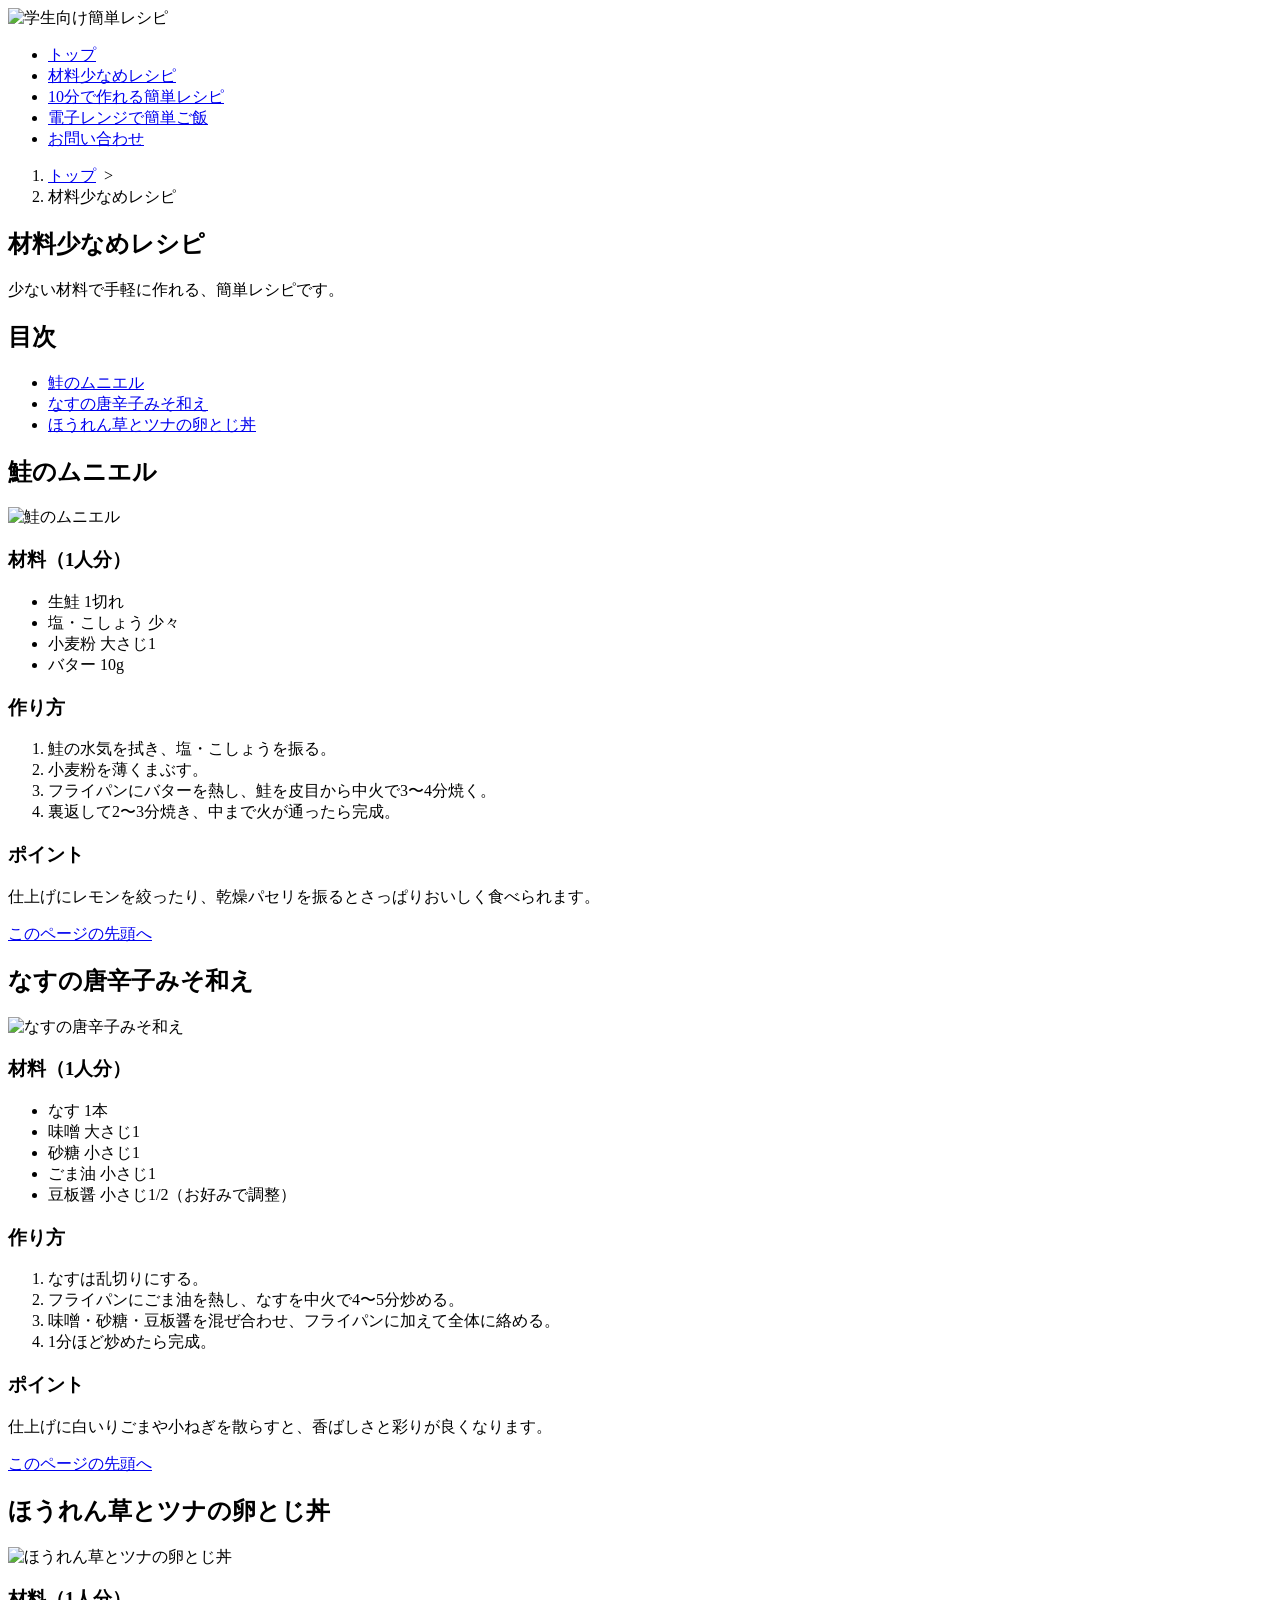
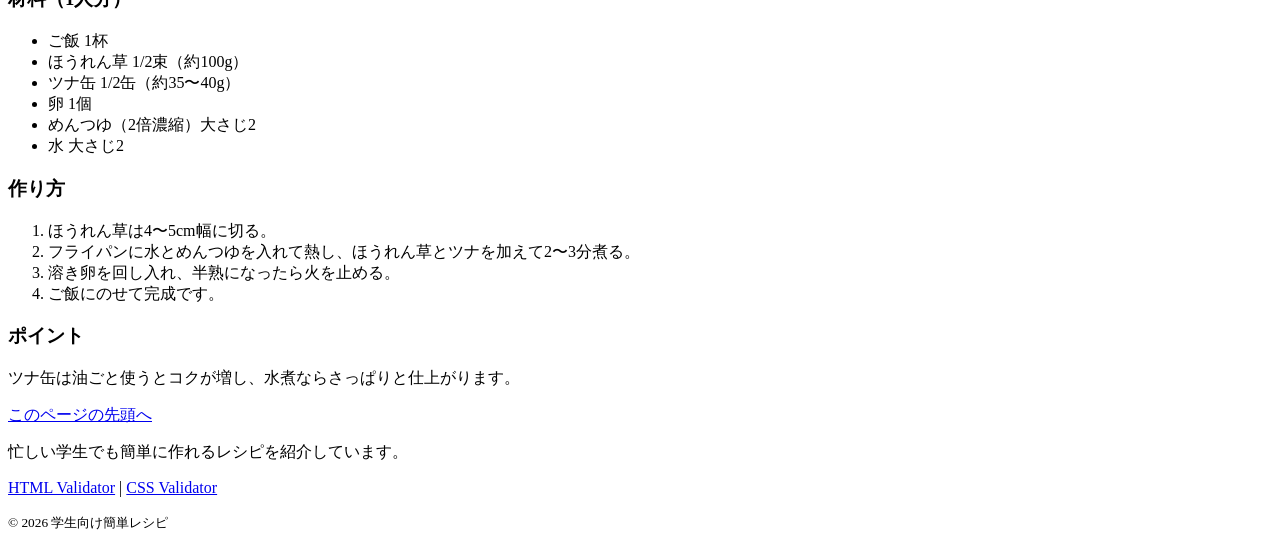
==== content1.html @ ec1c5882 "Add files via upload" ====
<!DOCTYPE html>
<html lang="ja">
<head>
    <meta charset="utf-8">
    <meta name="description" content="忙しい学生向けの簡単レシピを紹介するWebサイトです。">
    <meta name="viewport" content="width=device-width">
    <title>材料少なめレシピ</title>
    <link rel="stylesheet" href="css/mystyle.css">
</head>
<body>
<header class="topbar">
    <div class="logo" id="pagetop">
       <img src="image/logo.png"
         alt="学生向け簡単レシピ"
         width="500"
         height="250">
    </div>

   <nav>
    <ul>
        <li><a href="index.html">トップ</a></li>
        <li><a href="content1.html">材料少なめレシピ</a></li>
        <li><a href="content2.html">10分で作れる簡単レシピ</a></li>
        <li><a href="content3.html">電子レンジで簡単ご飯</a></li>
        <li><a href="contact4.html">お問い合わせ</a></li>
    </ul>
</nav>
</header>
<article class="page">
<ol class="breadcrumb">
<li><a href="index.html">トップ</a>&nbsp;&nbsp;&gt;</li>
<li>材料少なめレシピ</li>
</ol>
<h1 class="sub-h1">材料少なめレシピ</h1>
<p>少ない材料で手軽に作れる、簡単レシピです。</p>
<h2>目次</h2>
<ul class="mokuji">
<li><a href="#content1">鮭のムニエル</a></li>
<li><a href="#content2">なすの唐辛子みそ和え</a></li>
<li><a href="#content3">ほうれん草とツナの卵とじ丼</a></li>
</ul>
<section id="content1">
<h2>鮭のムニエル</h2>
<div class="recipe">
<img src="image/syake.png" width="400" height="300" alt="鮭のムニエル" class="point-img">
<div class="recipe-text">
<h3>材料（1人分）</h3>
<ul>
<li>生鮭 1切れ</li>
<li>塩・こしょう 少々</li>
<li>小麦粉 大さじ1</li>
<li>バター 10g</li>
</ul>
<h3>作り方</h3>
<ol>
<li>鮭の水気を拭き、塩・こしょうを振る。</li>
<li>小麦粉を薄くまぶす。</li>
<li>フライパンにバターを熱し、鮭を皮目から中火で3〜4分焼く。</li>
<li>裏返して2〜3分焼き、中まで火が通ったら完成。</li>
</ol>
<h3>ポイント</h3>
<p>仕上げにレモンを絞ったり、乾燥パセリを振るとさっぱりおいしく食べられます。</p>
<p class="sentou"><a href="#pagetop">このページの先頭へ</a></p>
</div>
</div>
</section>

<section id="content2">
<h2>なすの唐辛子みそ和え</h2>
<div class="recipe">
<img src="image/nasu.png" width="400" height="300" alt="なすの唐辛子みそ和え" class="point-img">
<div class="recipe-text">
<h3>材料（1人分）</h3>
<ul>
<li>なす 1本</li>
<li>味噌 大さじ1</li>
<li>砂糖 小さじ1</li>
<li>ごま油 小さじ1</li>
<li>豆板醤 小さじ1/2（お好みで調整）</li>
</ul>
<h3>作り方</h3>
<ol>
<li>なすは乱切りにする。</li>
<li>フライパンにごま油を熱し、なすを中火で4〜5分炒める。</li>
<li>味噌・砂糖・豆板醤を混ぜ合わせ、フライパンに加えて全体に絡める。</li>
<li>1分ほど炒めたら完成。</li>
</ol>
<h3>ポイント</h3>
<p>仕上げに白いりごまや小ねぎを散らすと、香ばしさと彩りが良くなります。</p>
<p class="sentou"><a href="#pagetop">このページの先頭へ</a></p>
</div>
</div>
</section>

<section id="content3">
<h2>ほうれん草とツナの卵とじ丼</h2>
<div class="recipe">
<img src="image/donn.png" width="400" height="300" alt="ほうれん草とツナの卵とじ丼" class="point-img">
<div class="recipe-text">
<h3>材料（1人分）</h3>
<ul>
<li>ご飯 1杯</li>
<li>ほうれん草 1/2束（約100g）</li>
<li>ツナ缶 1/2缶（約35〜40g）</li>
<li>卵 1個</li>
<li>めんつゆ（2倍濃縮）大さじ2</li>
<li>水 大さじ2</li>
</ul>
<h3>作り方</h3>
<ol>
<li>ほうれん草は4〜5cm幅に切る。</li>
<li>フライパンに水とめんつゆを入れて熱し、ほうれん草とツナを加えて2〜3分煮る。</li>
<li>溶き卵を回し入れ、半熟になったら火を止める。</li>
<li>ご飯にのせて完成です。</li>
</ol>
<h3>ポイント</h3>
<p>ツナ缶は油ごと使うとコクが増し、水煮ならさっぱりと仕上がります。</p>
<p class="sentou"><a href="#pagetop">このページの先頭へ</a></p>
</div>
</div>
</section>
</article>
<footer>
<p>忙しい学生でも簡単に作れるレシピを紹介しています。</p>
<p>
<a href="https://validator.w3.org/">HTML Validator</a> |
<a href="https://jigsaw.w3.org/css-validator/">CSS Validator</a>
</p>
<small>&copy; 2026 学生向け簡単レシピ</small>
</footer>
</body>
</html>
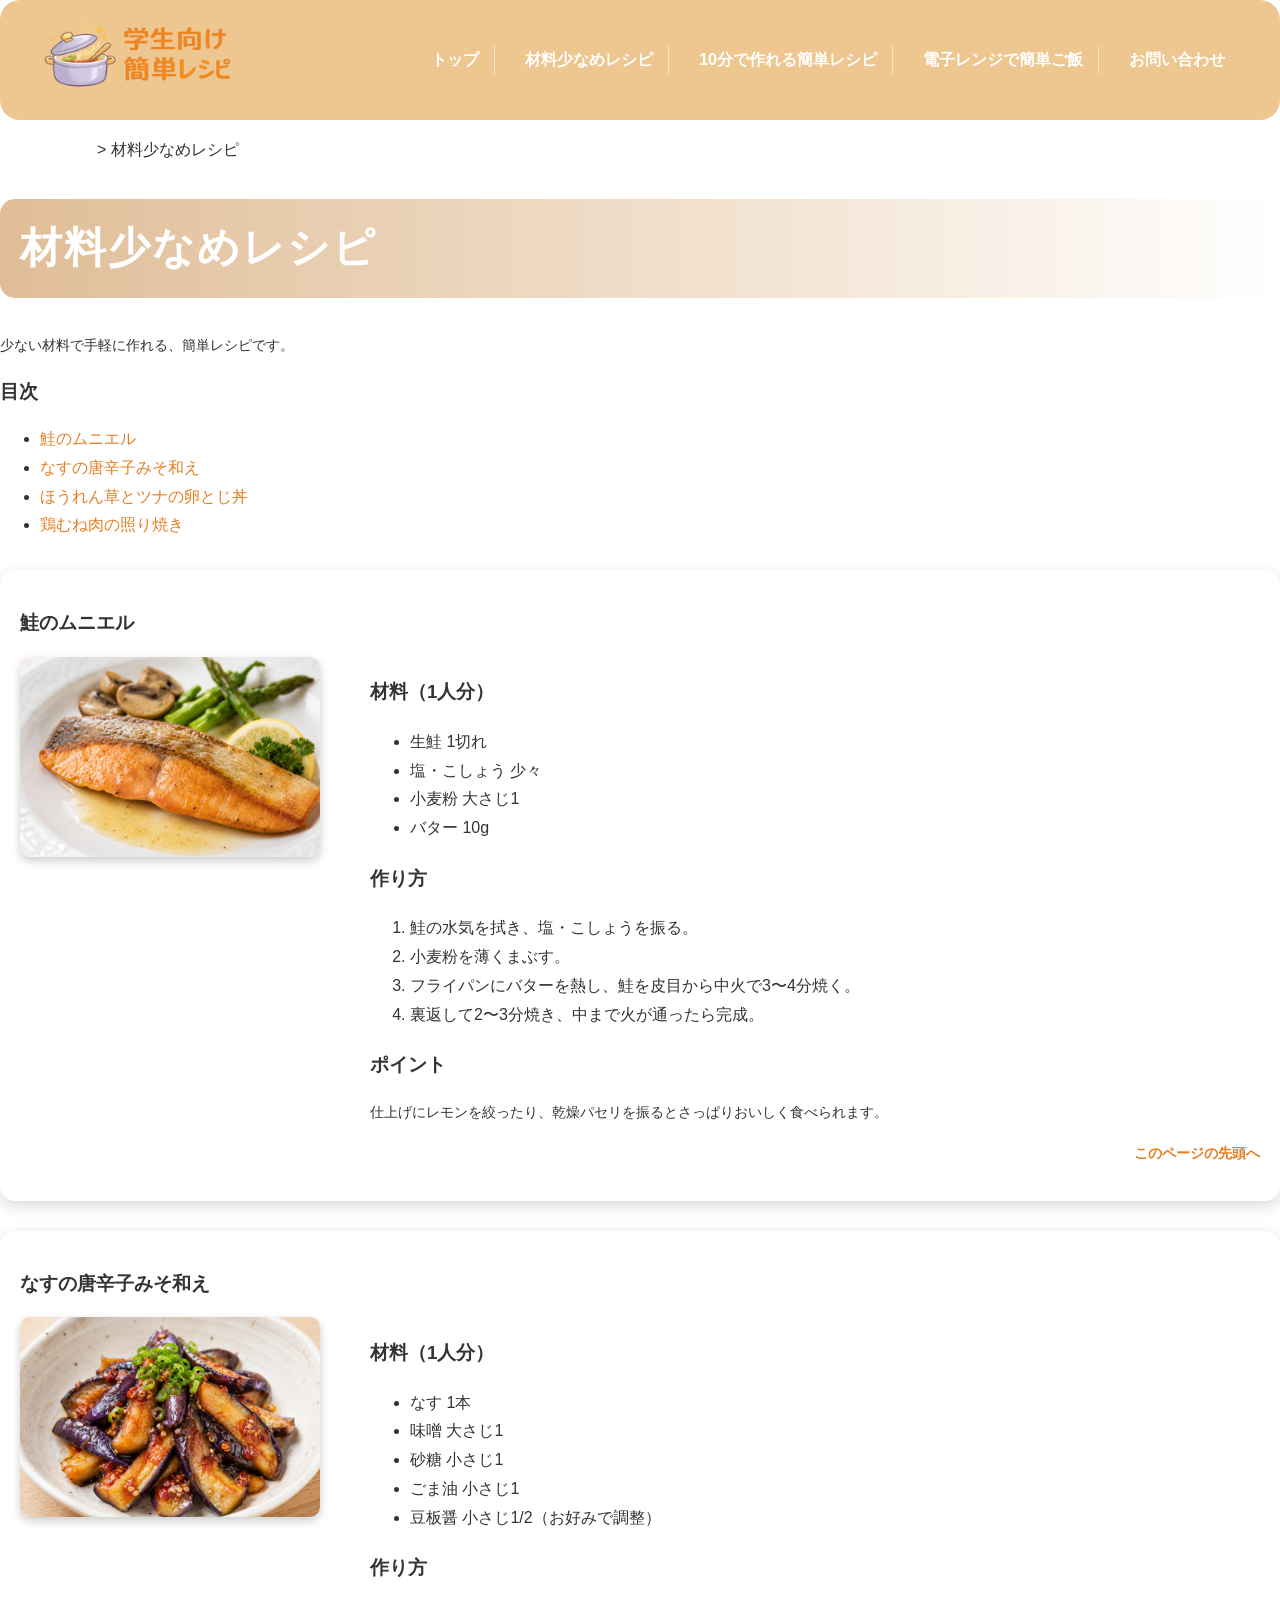
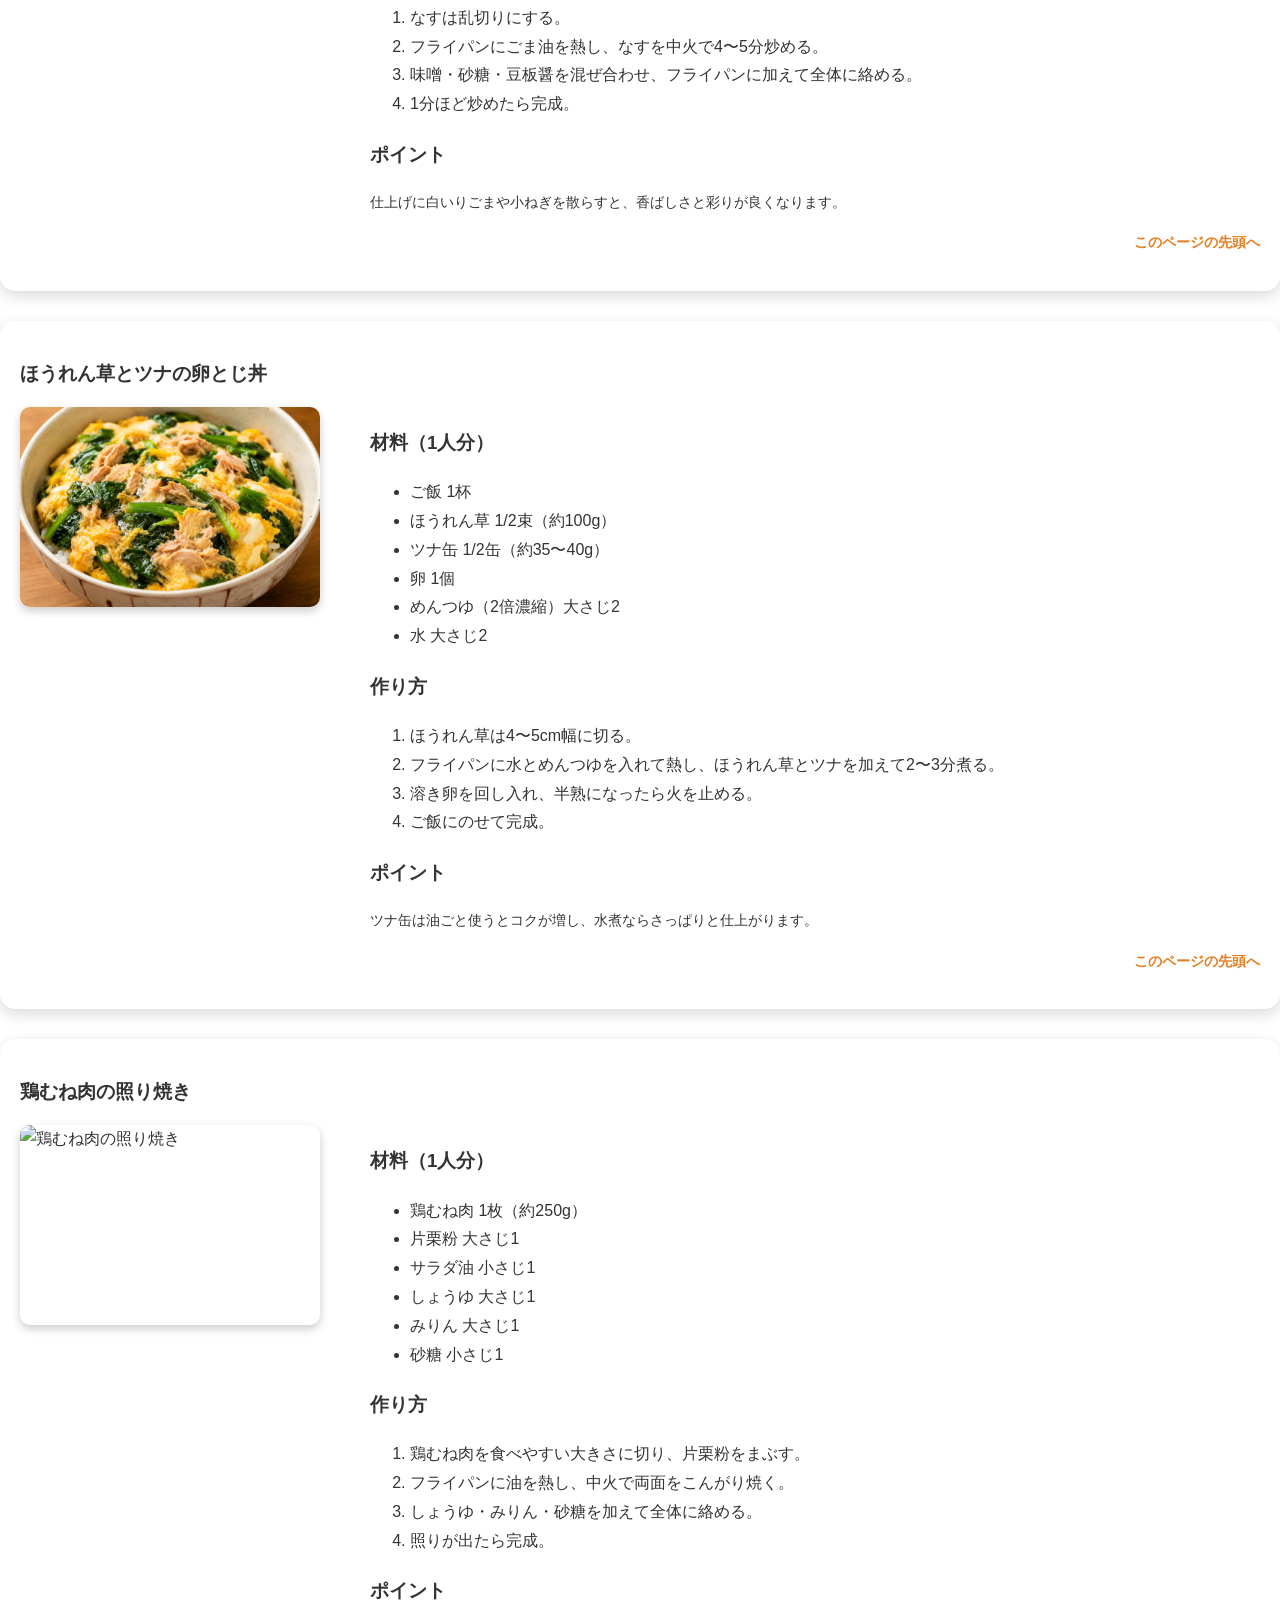
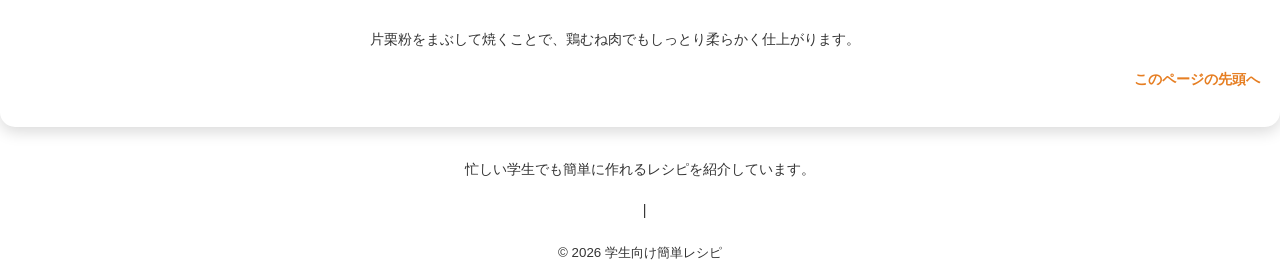
==== commit b76026a6: "Update content1.html" ====
--- a/content1.html
+++ b/content1.html
@@ -38,6 +38,7 @@
 <li><a href="#content1">鮭のムニエル</a></li>
 <li><a href="#content2">なすの唐辛子みそ和え</a></li>
 <li><a href="#content3">ほうれん草とツナの卵とじ丼</a></li>
+<li><a href="#content4">鶏むね肉の照り焼き</a></li>
 </ul>
 <section id="content1">
 <h2>鮭のムニエル</h2>
@@ -111,10 +112,37 @@
 <li>ほうれん草は4〜5cm幅に切る。</li>
 <li>フライパンに水とめんつゆを入れて熱し、ほうれん草とツナを加えて2〜3分煮る。</li>
 <li>溶き卵を回し入れ、半熟になったら火を止める。</li>
-<li>ご飯にのせて完成です。</li>
+<li>ご飯にのせて完成。</li>
 </ol>
 <h3>ポイント</h3>
 <p>ツナ缶は油ごと使うとコクが増し、水煮ならさっぱりと仕上がります。</p>
+<p class="sentou"><a href="#pagetop">このページの先頭へ</a></p>
+</div>
+</div>
+</section>
+<section id="content4">
+<h2>鶏むね肉の照り焼き</h2>
+<div class="recipe">
+<img src="image/teriyaki.png" width="400" height="300" alt="鶏むね肉の照り焼き" class="point-img">
+<div class="recipe-text">
+<h3>材料（1人分）</h3>
+<ul>
+<li>鶏むね肉 1枚（約250g）</li>
+<li>片栗粉 大さじ1</li>
+<li>サラダ油 小さじ1</li>
+<li>しょうゆ 大さじ1</li>
+<li>みりん 大さじ1</li>
+<li>砂糖 小さじ1</li>
+</ul>
+<h3>作り方</h3>
+<ol>
+<li>鶏むね肉を食べやすい大きさに切り、片栗粉をまぶす。</li>
+<li>フライパンに油を熱し、中火で両面をこんがり焼く。</li>
+<li>しょうゆ・みりん・砂糖を加えて全体に絡める。</li>
+<li>照りが出たら完成。</li>
+</ol>
+<h3>ポイント</h3>
+<p>片栗粉をまぶして焼くことで、鶏むね肉でもしっとり柔らかく仕上がります。</p>
 <p class="sentou"><a href="#pagetop">このページの先頭へ</a></p>
 </div>
 </div>
@@ -129,4 +157,4 @@
 <small>&copy; 2026 学生向け簡単レシピ</small>
 </footer>
 </body>
-</html>+</html>
--- a/css/mystyle.css
+++ b/css/mystyle.css
@@ -0,0 +1,315 @@
+@charset "utf-8";
+h1{
+    color: #fff;
+    background-color: #e0bd97;
+    border-radius: 15px;
+    padding: 10px;
+    text-align: center;
+    font-size: 260%;
+    font-weight: bold;
+    letter-spacing: 2px;
+}
+.welcome{
+    color: #fff;
+    background-color: #e0bd97;
+    font-size: 300%;
+    font-weight: bold;
+    border-radius: 15px;
+    padding: 10px;
+    text-align: center;
+}
+body{
+    margin:0;
+    background-color:#ffffff;
+    color:#333333;
+    font-family:"Yu Gothic UI","メイリオ","Hiragino Maru Gothic ProN",sans-serif;
+    line-height:1.8;
+}
+p{
+	font-size: 90%;
+}
+h2{
+	font-size: 120%;
+}
+footer{
+	text-align: center;
+}
+.hero{
+    position:relative;
+    height:500px;
+    overflow:hidden;
+    width:90%;
+    max-width:1200px;
+    margin:15px auto 0 auto;
+    border-radius:20px;
+}
+.hero img{
+    width:100%;
+    height:100%;
+    object-fit:cover;
+    border-radius:0 0 20px 20px;
+}
+.hero::before{
+    content:"";
+    position:absolute;
+    inset:0;
+}
+.catch{
+    position:absolute;
+    top:30px;
+    left:30px;
+    color:white;
+    z-index:1;
+}
+
+.catch h1{
+    background:none;
+    color:white;
+    padding:0;
+    border-radius:0;
+    text-shadow:3px 3px 8px rgba(0,0,0,0.7);
+}
+.catch p{
+    font-size:140%;
+    text-shadow:2px 2px 8px rgba(0,0,0,.5);
+}
+.topbar{
+    background-color:#edc389f0;
+    color:white;
+    display:flex;
+    justify-content:space-between;
+    align-items:center;
+    padding:15px 40px;
+    border-radius:20px;
+}
+.logo{
+    color:white;
+    font-size:32px;
+    font-weight:bold;
+}
+.topbar ul{
+    list-style:none;
+    display:flex;
+    gap:30px;
+    margin:0;
+    padding:0;
+}
+
+.topbar a{
+    color:white;
+    text-decoration:none;
+    font-weight:bold;
+}
+.topbar li{
+    border-right:1px solid rgba(255,255,255,0.5);
+    padding-right:15px;
+}
+.topbar li:last-child{
+    border-right:none;
+}
+.container{
+    width:90%;
+    max-width:1200px;
+    margin:20px auto;
+}
+nav li:hover{
+    opacity: 0.7;
+}
+@media(max-width:600px){
+.catch{
+    top:50px;
+    left:50px;
+}
+.catch h1{
+    font-size:350%;
+}
+.catch p{
+    font-size:100%;
+}
+}
+.logo img{
+    height:90px;
+    width:auto;
+    display:block;
+}
+.news{
+    width:85%;
+    margin:40px auto;
+}
+.news h2{
+    color:#e67e22;
+    font-size:200%;
+    font-weight:bold;
+    border-left:8px solid #e67e22;
+    padding-left:15px;
+    margin-bottom:20px;
+}
+.news ul{
+    list-style:none;
+    padding:0;
+}
+.news li{
+    background:#fffaf3;
+    border-radius:15px;
+    padding:15px 20px;
+    margin-bottom:12px;
+    box-shadow:0 3px 10px rgba(0,0,0,0.08);
+}
+.news time{
+    display:inline-block;
+    background:#edc389f0;
+    color:white;
+    border-radius:20px;
+    padding:4px 12px;
+    margin-right:12px;
+    font-weight:bold;
+}
+.point-list{
+    list-style-image:url("../image/pot.png");
+    margin-left:25px;
+}
+.point-img{
+    width: 300px;
+    height: 200px;
+    object-fit: cover;
+    border-radius: 10px;
+    box-shadow: 0 4px 10px rgba(0,0,0,0.2);
+    float:left;
+    margin-right:20px;
+    margin-bottom:10px;
+}
+section{
+    background:#fff;
+    padding:20px;
+    margin:30px 0;
+    border-radius:15px;
+    box-shadow:0 5px 15px rgba(0,0,0,0.15);
+}
+.recipe{
+    display: flex;
+    gap: 30px;
+    align-items: flex-start;
+}
+.recipe-text{
+    flex: 1;
+}
+@media(max-width:700px){
+.recipe{
+    flex-direction: column;
+}
+.point-img{
+    width:100%;
+    height:auto;
+}
+}
+.sub-h1{
+    background: linear-gradient(to right, #e0bd97 0%, #f3e4d3 60%, #ffffff 100%);
+    color: #ffffff;
+    text-align: left;
+    padding: 12px 20px;
+    border-radius: 15px;
+    font-size: 260%;
+    font-weight: bold;
+    letter-spacing: 2px;
+}
+.breadcrumb li{
+    display:inline;
+}
+.clear{
+    clear:both;
+}
+a:link{
+    color:#ffffff;
+}
+a:visited{
+    color:#be4e03;
+}
+a:hover{
+    color:#ffe8b3;
+}
+a:active{
+    color:#ff9900;
+}
+a:link{
+    color:#ffffff;
+}
+a:visited{
+    color:#be4e03;
+}
+a:hover{
+    color:#ffe8b3;
+}
+a:active{
+    color:#ff9900;
+}
+.mokuji a:link{
+    color:#e67e22;
+    text-decoration:none;
+}
+.mokuji a:visited{
+    color:#c45a00;
+}
+.mokuji a:hover{
+    color:#ff9900;
+    text-decoration:underline;
+}
+.mokuji a:active{
+    color:#d35400;
+}
+.sentou{
+    text-align:right;
+}
+.sentou a:link{
+    color:#e67e22;
+    text-decoration:none;
+    font-weight:bold;
+}
+.sentou a:visited{
+    color:#c45a00;
+}
+.sentou a:hover{
+    color:#ff9900;
+    text-decoration:underline;
+}
+.sentou a:active{
+    color:#d35400;
+}
+form{
+    width:80%;
+    max-width:700px;
+    margin:30px auto;
+}
+input[type="text"],
+input[type="email"],
+textarea{
+    width:100%;
+    padding:10px;
+    border:1px solid #ccc;
+    border-radius:8px;
+    box-sizing:border-box;
+}
+input[type="submit"]{
+    background:#e0bd97;
+    color:white;
+    border:none;
+    padding:10px 25px;
+    border-radius:10px;
+    cursor:pointer;
+}
+input[type="submit"]:hover{
+    background:#d89f63;
+}
+@media print{
+.topbar{
+    display:none;
+}
+.hero{
+    height:auto;
+}
+.hero img{
+    height:auto;
+}
+footer{
+    display:none;
+}
+}
